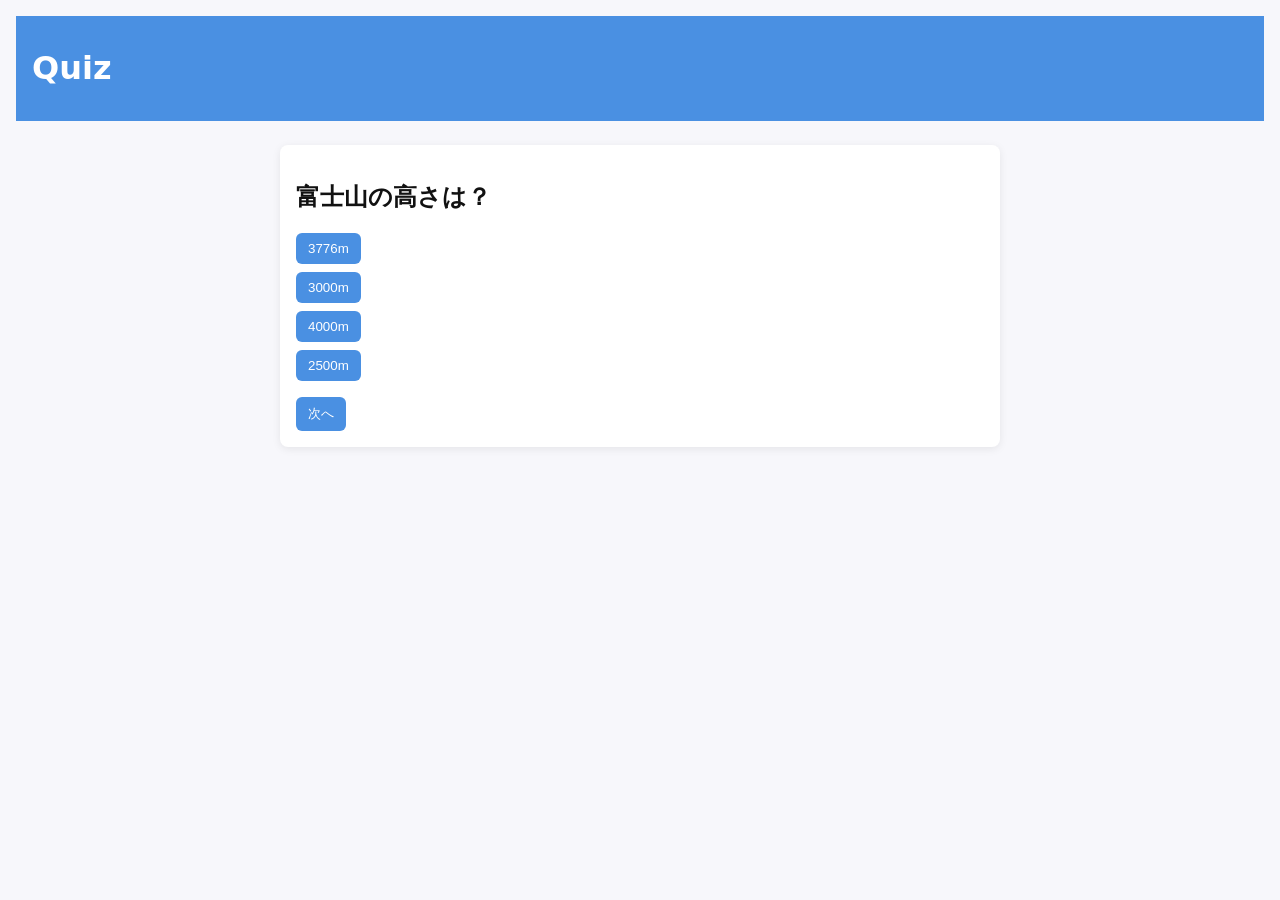
==== quiz.html @ a7fd78ed "✨ クイズアプリの基本的な構造を作成した" ====
<!doctype html>
<html lang="ja">
<head>
  <meta charset="utf-8">
  <meta name="viewport" content="width=device-width,initial-scale=1">
  <title>Quiz - kids-quiz-app</title>
  <link rel="stylesheet" href="css/styles.css">
</head>
<body>
  <header>
    <h1>Quiz</h1>
  </header>
  <main>
    <section id="quiz">
      <h2 id="question">読み込み中…</h2>
      <ul id="choices"></ul>
      <div id="status"></div>
      <button id="next">次へ</button>
    </section>
  </main>
  <script src="js/app.js"></script>
</body>
</html>
---- css/styles.css ----
/* シンプルなスタイル */
body {
	font-family: system-ui, -apple-system, "Hiragino Kaku Gothic ProN", "Meiryo", sans-serif;
	margin: 0;
	padding: 16px;
	background: #f7f7fb;
	color: #111;
}

header {
	background: #4a90e2;
	color: white;
	padding: 12px 16px;
}

main {
	max-width: 720px;
	margin: 24px auto;
}

#quiz {
	background: white;
	border-radius: 8px;
	padding: 16px;
	box-shadow: 0 2px 8px rgba(0, 0, 0, 0.08);
}

#choices {
	list-style: none;
	padding: 0;
}

#choices li {
	margin: 8px 0;
}

button {
	background: #4a90e2;
	color: white;
	border: none;
	padding: 8px 12px;
	border-radius: 6px;
	cursor: pointer;
}

button:disabled {
	opacity: 0.5;
	cursor: default;
}
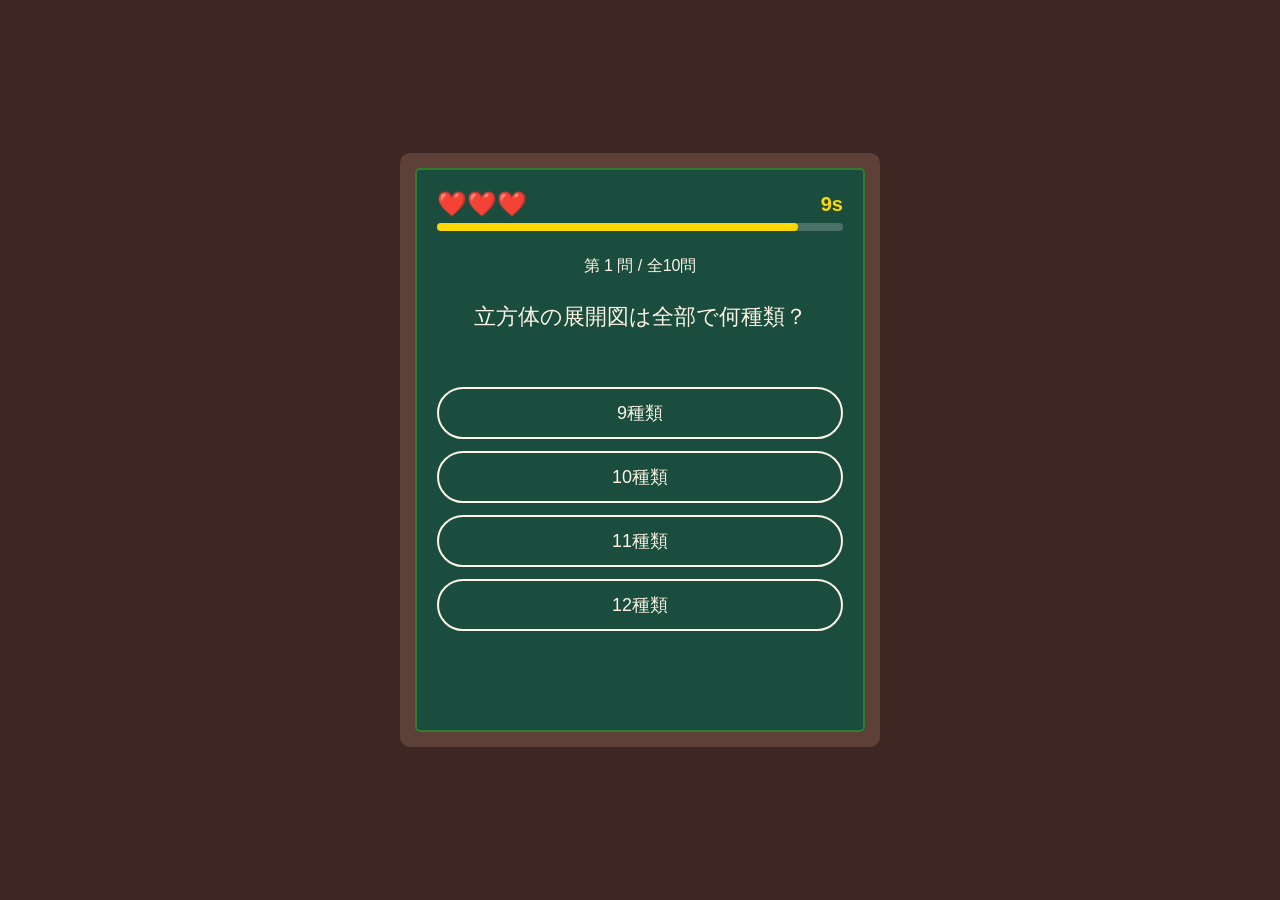
==== commit 93b9f763: "quizのページを作成した" ====
--- a/quiz.html
+++ b/quiz.html
@@ -1,23 +1,51 @@
-<!doctype html>
+<!DOCTYPE html>
 <html lang="ja">
 <head>
-  <meta charset="utf-8">
-  <meta name="viewport" content="width=device-width,initial-scale=1">
-  <title>Quiz - kids-quiz-app</title>
-  <link rel="stylesheet" href="css/styles.css">
+    <meta charset="UTF-8">
+    <meta name="viewport" content="width=device-width, initial-scale=1.0">
+    <title>小学生クイズ - 手書き完成版</title>
+    <link rel="stylesheet" href="css/quiz.css">
 </head>
 <body>
-  <header>
-    <h1>Quiz</h1>
-  </header>
-  <main>
-    <section id="quiz">
-      <h2 id="question">読み込み中…</h2>
-      <ul id="choices"></ul>
-      <div id="status"></div>
-      <button id="next">次へ</button>
-    </section>
-  </main>
-  <script src="js/app.js"></script>
+
+<div id="blackboard-frame">
+    <div id="game-container">
+        <div id="status-bar">
+            <div id="lives">❤️❤️❤️</div>
+            <div id="timer-text">10s</div>
+        </div>
+        <div id="timer-container"><div id="timer-bar"></div></div>
+
+        <div id="quiz-screen">
+            <div id="question-num"></div>
+            <div id="question-text"></div>
+            <div class="options" id="options"></div>
+        </div>
+
+        <div id="explanation-screen" class="hidden">
+            <h2 id="exp-status"></h2>
+            <div id="exp-text"></div>
+            <button class="chalk-btn" onclick="nextQuestion()">次の問題へ</button>
+        </div>
+
+        <div id="result-screen" class="hidden">
+            <h2 id="result-title">授業終了</h2>
+            <p id="result-score" style="font-size: 24px;"></p>
+            <button class="chalk-btn" onclick="location.reload()">もう一度挑戦</button>
+        </div>
+
+        <div id="feedback-overlay">
+            <svg id="svg-feedback" viewBox="0 0 200 200">
+                <circle id="draw-circle" cx="100" cy="100" r="70" />
+                <g id="draw-cross">
+                    <line x1="50" y1="50" x2="150" y2="150" />
+                    <line x1="150" y1="50" x2="50" y2="150" />
+                </g>
+            </svg>
+        </div>
+    </div>
+</div>
+
+<script src="js/quiz.js"></script>
 </body>
-</html>
+</html>
--- a/css/quiz.css
+++ b/css/quiz.css
@@ -0,0 +1,84 @@
+body {
+    background-color: #3e2723;
+    display: flex;
+    justify-content: center;
+    align-items: center;
+    height: 100vh;
+    margin: 0;
+    font-family: "Hiragino Maru Gothic ProN", "Meiryo", sans-serif;
+}
+
+#blackboard-frame {
+    background-color: #5d4037;
+    padding: 15px;
+    border-radius: 10px;
+    width: 90%;
+    max-width: 450px;
+}
+
+#game-container {
+    background-color: #1b4d3e;
+    border: 2px solid #2e7d32;
+    border-radius: 5px;
+    padding: 20px;
+    position: relative;
+    min-height: 520px;
+    color: #fdf5e6;
+    text-align: center;
+    overflow: hidden;
+}
+
+#status-bar { display: flex; justify-content: space-between; align-items: center; margin-bottom: 5px; }
+#lives { font-size: 24px; }
+#timer-text { font-size: 20px; font-weight: bold; color: #ffd700; }
+#timer-container { width: 100%; height: 8px; background: rgba(255,255,255,0.2); border-radius: 4px; margin-bottom: 25px; }
+#timer-bar { width: 100%; height: 100%; background: #ffd700; border-radius: 4px; transition: width 0.1s linear; }
+
+#question-text { font-size: 22px; margin-bottom: 30px; min-height: 80px; display: flex; align-items: center; justify-content: center; }
+.options { display: grid; gap: 12px; }
+button { background: transparent; color: #fdf5e6; border: 2px solid #fdf5e6; padding: 12px; font-size: 18px; border-radius: 50px; cursor: pointer; }
+
+#feedback-overlay {
+    position: absolute;
+    top: 50%; left: 50%;
+    transform: translate(-50%, -50%);
+    width: 250px;
+    height: 250px;
+    pointer-events: none;
+    z-index: 100;
+}
+
+#draw-circle, #draw-cross line {
+    fill: none;
+    stroke-width: 18;
+    stroke-linecap: round;
+    visibility: hidden;
+}
+
+#draw-circle { stroke: #ff5252; stroke-dasharray: 440; stroke-dashoffset: 440; }
+#draw-cross line { stroke: #ffffff; stroke-dasharray: 150; stroke-dashoffset: 150; }
+
+/* 描画アニメーション */
+.active-circle {
+    visibility: visible !important;
+    animation: drawLine 0.6s ease-out forwards;
+}
+
+.active-cross line {
+    visibility: visible !important;
+    animation: drawLine 0.3s ease-out forwards;
+}
+
+.active-cross line:nth-child(2) { animation-delay: 0.3s; }
+
+/* 消去アニメーション */
+.fade-out {
+    animation: fadeOut 0.3s ease-in forwards !important;
+}
+
+@keyframes drawLine { to { stroke-dashoffset: 0; } }
+@keyframes fadeOut { from { opacity: 1; } to { opacity: 0; visibility: hidden; } }
+
+.hidden { display: none !important; }
+.chalk-btn { background: #ffd700; color: #1b4d3e; border: none; font-weight: bold; width: 100%; margin-top: 10px; }
+#exp-text { text-align: left; font-size: 18px; background: rgba(255,255,255,0.05); padding: 15px; border-radius: 10px; margin: 20px 0; border: 1px dashed rgba(255,255,255,0.3); }
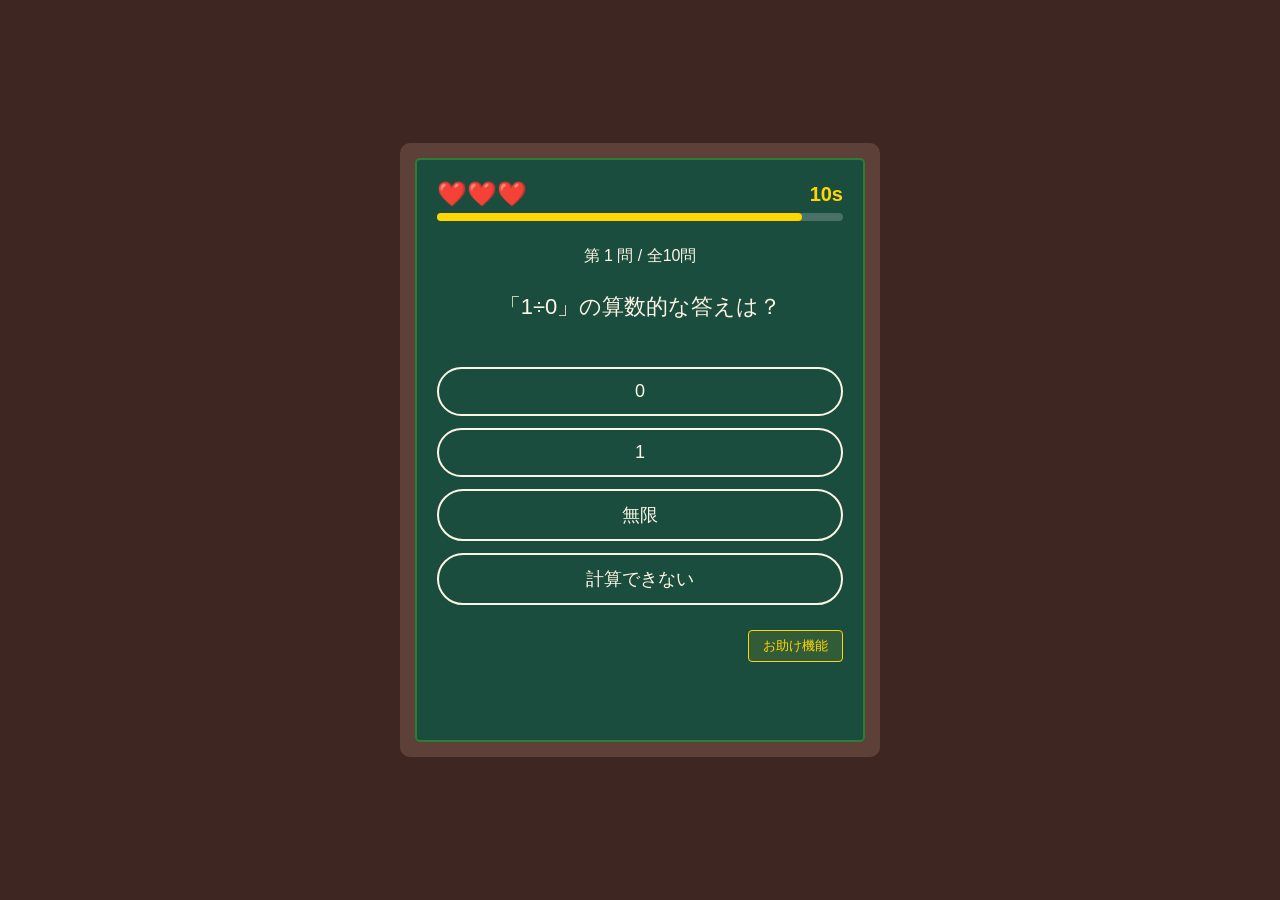
==== commit 1eff6d90: "otasuke kinou" ====
--- a/quiz.html
+++ b/quiz.html
@@ -20,6 +20,28 @@
             <div id="question-num"></div>
             <div id="question-text"></div>
             <div class="options" id="options"></div>
+            
+            <div id="rescue-wrapper">
+                <button id="btn-rescue-trigger" onclick="openRescueMenu()">お助け機能</button>
+            </div>
+
+            <div id="rescue-modal" class="hidden-modal">
+                <div id="rescue-modal-content">
+                    <h3>どのお助け機能を使う？</h3>
+                    <div id="rescue-options-grid">
+                        <button id="btn-half" class="rescue-choice-btn" onclick="useHalfItem()">
+                            <strong>1/2</strong><span>選択肢が2つに！</span>
+                        </button>
+                        <button id="btn-length" class="rescue-choice-btn" onclick="useLengthItem()">
+                            <strong>文字数</strong><span>正解の文字数がわかる</span>
+                        </button>
+                        <button id="btn-pass" class="rescue-choice-btn" onclick="usePassItem()">
+                            <strong>パス</strong><span>問題をやり直せる</span>
+                        </button>
+                    </div>
+                    <button id="btn-rescue-close" onclick="closeRescueMenu()">戻る</button>
+                </div>
+            </div>
         </div>
 
         <div id="explanation-screen" class="hidden">
--- a/css/quiz.css
+++ b/css/quiz.css
@@ -22,7 +22,7 @@
     border-radius: 5px;
     padding: 20px;
     position: relative;
-    min-height: 520px;
+    min-height: 540px;
     color: #fdf5e6;
     text-align: center;
     overflow: hidden;
@@ -34,9 +34,95 @@
 #timer-container { width: 100%; height: 8px; background: rgba(255,255,255,0.2); border-radius: 4px; margin-bottom: 25px; }
 #timer-bar { width: 100%; height: 100%; background: #ffd700; border-radius: 4px; transition: width 0.1s linear; }
 
-#question-text { font-size: 22px; margin-bottom: 30px; min-height: 80px; display: flex; align-items: center; justify-content: center; }
+#question-text { font-size: 22px; margin-bottom: 20px; min-height: 80px; display: flex; align-items: center; justify-content: center; flex-direction: column; }
 .options { display: grid; gap: 12px; }
 button { background: transparent; color: #fdf5e6; border: 2px solid #fdf5e6; padding: 12px; font-size: 18px; border-radius: 50px; cursor: pointer; }
+
+/* お助け機能の配置 */
+#rescue-wrapper {
+    margin-top: 25px;
+    display: flex;
+    justify-content: flex-end;
+}
+
+#btn-rescue-trigger {
+    font-size: 13px;
+    padding: 6px 14px;
+    border: 1.5px solid #ffd700;
+    color: #ffd700;
+    border-radius: 4px;
+    background: rgba(255, 215, 0, 0.1);
+}
+
+/* 画面全体ではなく黒板の内部全体に広がる選択画面 */
+#rescue-modal {
+    position: absolute;
+    top: 0; left: 0;
+    width: 100%; height: 100%;
+    background: rgba(10, 35, 28, 0.95); /* 黒板より一段深い色でマスク */
+    display: flex;
+    justify-content: center;
+    align-items: center;
+    z-index: 50;
+    box-sizing: border-box;
+    padding: 20px;
+}
+
+.hidden-modal {
+    display: none !important;
+}
+
+#rescue-modal-content {
+    width: 100%;
+}
+
+#rescue-modal-content h3 {
+    font-size: 20px;
+    color: #ffd700;
+    margin-top: 0;
+    margin-bottom: 20px;
+}
+
+/* お助けボタンのレイアウト */
+#rescue-options-grid {
+    display: grid;
+    gap: 12px;
+    margin-bottom: 25px;
+}
+
+.rescue-choice-btn {
+    display: flex;
+    flex-direction: column;
+    align-items: center;
+    justify-content: center;
+    padding: 10px;
+    border-radius: 10px;
+    border: 2px solid #fdf5e6;
+    background: rgba(255, 255, 255, 0.03);
+}
+
+.rescue-choice-btn strong {
+    font-size: 18px;
+    margin-bottom: 2px;
+}
+
+.rescue-choice-btn span {
+    font-size: 12px;
+    opacity: 0.8;
+}
+
+#btn-rescue-close {
+    font-size: 15px;
+    padding: 8px 30px;
+    border: 1px solid rgba(255,255,255,0.5);
+    opacity: 0.7;
+}
+
+button:disabled {
+    opacity: 0.25;
+    cursor: not-allowed;
+    border-style: dotted;
+}
 
 #feedback-overlay {
     position: absolute;
@@ -58,27 +144,23 @@
 #draw-circle { stroke: #ff5252; stroke-dasharray: 440; stroke-dashoffset: 440; }
 #draw-cross line { stroke: #ffffff; stroke-dasharray: 150; stroke-dashoffset: 150; }
 
-/* 描画アニメーション */
-.active-circle {
-    visibility: visible !important;
-    animation: drawLine 0.6s ease-out forwards;
-}
-
-.active-cross line {
-    visibility: visible !important;
-    animation: drawLine 0.3s ease-out forwards;
-}
-
+.active-circle { visibility: visible !important; animation: drawLine 0.6s ease-out forwards; }
+.active-cross line { visibility: visible !important; animation: drawLine 0.3s ease-out forwards; }
 .active-cross line:nth-child(2) { animation-delay: 0.3s; }
-
-/* 消去アニメーション */
-.fade-out {
-    animation: fadeOut 0.3s ease-in forwards !important;
-}
+.fade-out { animation: fadeOut 0.3s ease-in forwards !important; }
 
 @keyframes drawLine { to { stroke-dashoffset: 0; } }
 @keyframes fadeOut { from { opacity: 1; } to { opacity: 0; visibility: hidden; } }
 
 .hidden { display: none !important; }
 .chalk-btn { background: #ffd700; color: #1b4d3e; border: none; font-weight: bold; width: 100%; margin-top: 10px; }
-#exp-text { text-align: left; font-size: 18px; background: rgba(255,255,255,0.05); padding: 15px; border-radius: 10px; margin: 20px 0; border: 1px dashed rgba(255,255,255,0.3); }+#exp-text { text-align: left; font-size: 18px; background: rgba(255,255,255,0.05); padding: 15px; border-radius: 10px; margin: 20px 0; border: 1px dashed rgba(255,255,255,0.3); }
+
+.hint-badge {
+    font-size: 14px;
+    color: #ffd700;
+    background: rgba(0, 0, 0, 0.2);
+    padding: 2px 8px;
+    border-radius: 4px;
+    margin-top: 8px;
+}
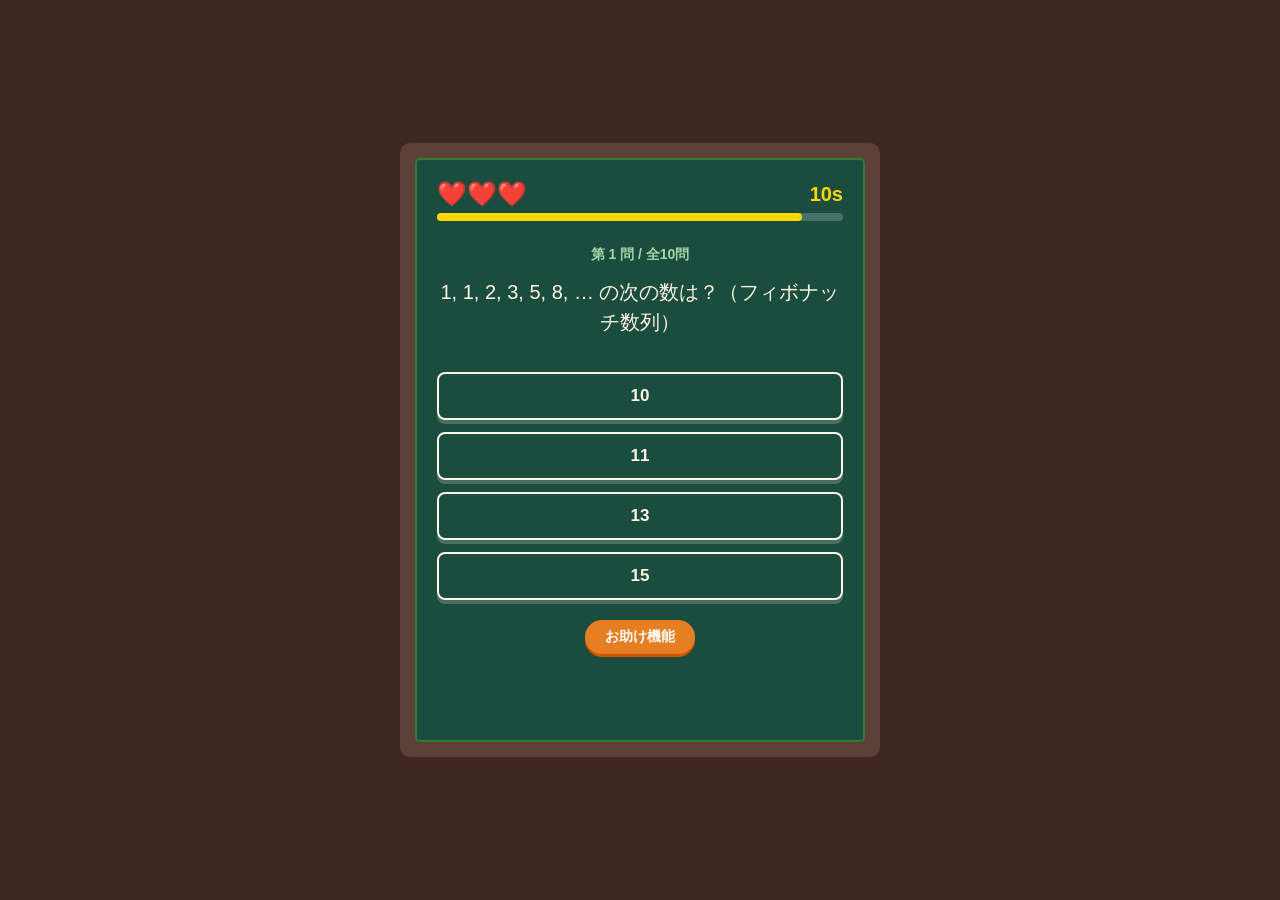
==== commit 9663ed3a: "賞金機能、タイトルに戻る機能追加" ====
--- a/quiz.html
+++ b/quiz.html
@@ -47,13 +47,25 @@
         <div id="explanation-screen" class="hidden">
             <h2 id="exp-status"></h2>
             <div id="exp-text"></div>
-            <button class="chalk-btn" onclick="nextQuestion()">次の問題へ</button>
+            
+            <div id="prize-display-area" style="font-size: 20px; color: #ffd700; margin: 15px 0; font-weight: bold; text-align: center; background: rgba(0,0,0,0.3); padding: 8px; border-radius: 8px;">
+                現在の積立賞金: <span id="current-prize" style="font-size: 26px;">0</span> 円
+            </div>
+
+            <div style="display: flex; gap: 12px; justify-content: center; width: 100%;">
+                <button id="btn-drop-out" class="chalk-btn" style="background-color: #e74c3c; min-width: 130px;" onclick="dropOut()">ここでやめる</button>
+                <button class="chalk-btn" style="min-width: 130px;" onclick="nextQuestion()">次の問題へ</button>
+            </div>
         </div>
 
         <div id="result-screen" class="hidden">
             <h2 id="result-title">授業終了</h2>
-            <p id="result-score" style="font-size: 24px;"></p>
-            <button class="chalk-btn" onclick="location.reload()">もう一度挑戦</button>
+            <p id="result-score" style="font-size: 22px; margin-bottom: 5px;"></p>
+            <p id="result-prize" style="font-size: 24px; color: #ffd700; font-weight: bold; margin: 15px 0; line-height: 1.4;"></p>
+            
+            <div style="display: flex; justify-content: center; width: 100%; margin-top: 10px;">
+                <button class="chalk-btn" style="min-width: 160px; background-color: #34495e;" onclick="backToTitle()">タイトルへ戻る</button>
+            </div>
         </div>
 
         <div id="feedback-overlay">
--- a/css/quiz.css
+++ b/css/quiz.css
@@ -34,91 +34,99 @@
 #timer-container { width: 100%; height: 8px; background: rgba(255,255,255,0.2); border-radius: 4px; margin-bottom: 25px; }
 #timer-bar { width: 100%; height: 100%; background: #ffd700; border-radius: 4px; transition: width 0.1s linear; }
 
-#question-text { font-size: 22px; margin-bottom: 20px; min-height: 80px; display: flex; align-items: center; justify-content: center; flex-direction: column; }
-.options { display: grid; gap: 12px; }
-button { background: transparent; color: #fdf5e6; border: 2px solid #fdf5e6; padding: 12px; font-size: 18px; border-radius: 50px; cursor: pointer; }
+#question-num { font-size: 14px; color: #a5d6a7; margin-bottom: 8px; font-weight: bold; }
+#question-text { font-size: 20px; line-height: 1.5; margin-bottom: 30px; min-height: 70px; display: flex; flex-direction: column; justify-content: center; align-items: center; }
 
-/* お助け機能の配置 */
-#rescue-wrapper {
-    margin-top: 25px;
-    display: flex;
-    justify-content: flex-end;
+#question-text span { display: inline-block; }
+
+.hint-badge {
+    margin-top: 10px;
+    font-size: 13px;
+    background-color: #2980b9;
+    color: #ffffff;
+    padding: 4px 10px;
+    border-radius: 15px;
+    border: 1px solid #3498db;
+    animation: popIn 0.3s ease-out;
 }
 
-#btn-rescue-trigger {
-    font-size: 13px;
-    padding: 6px 14px;
-    border: 1.5px solid #ffd700;
-    color: #ffd700;
-    border-radius: 4px;
-    background: rgba(255, 215, 0, 0.1);
+@keyframes popIn {
+    0% { transform: scale(0.8); opacity: 0; }
+    100% { transform: scale(1); opacity: 1; }
 }
 
-/* 画面全体ではなく黒板の内部全体に広がる選択画面 */
+.options { display: flex; flex-direction: column; gap: 12px; margin-bottom: 20px; }
+.options button {
+    background: transparent;
+    color: #fdf5e6;
+    border: 2px solid #fdf5e6;
+    padding: 12px;
+    font-size: 17px;
+    font-weight: bold;
+    border-radius: 8px;
+    cursor: pointer;
+    transition: background 0.2s;
+    box-shadow: 0 4px 0px rgba(253, 245, 230, 0.2);
+}
+.options button:active:not(:disabled) { transform: translateY(2px); box-shadow: 0 2px 0px rgba(253, 245, 230, 0.2); }
+
+#rescue-wrapper { margin-top: 20px; display: flex; justify-content: center; }
+#btn-rescue-trigger {
+    background: #e67e22;
+    color: white;
+    border: none;
+    padding: 8px 20px;
+    font-size: 14px;
+    font-weight: bold;
+    border-radius: 20px;
+    cursor: pointer;
+    box-shadow: 0 3px 0 #d35400;
+}
+#btn-rescue-trigger:active:not(:disabled) { transform: translateY(2px); box-shadow: 0 1px 0 #d35400; }
+#btn-rescue-trigger:disabled { background: #7f8c8d; box-shadow: none; opacity: 0.5; cursor: not-allowed; }
+
+.hidden-modal { display: none !important; }
 #rescue-modal {
     position: absolute;
-    top: 0; left: 0;
-    width: 100%; height: 100%;
-    background: rgba(10, 35, 28, 0.95); /* 黒板より一段深い色でマスク */
+    top: 0; left: 0; width: 100%; height: 100%;
+    background: rgba(0, 0, 0, 0.8);
+    z-index: 200;
     display: flex;
     justify-content: center;
     align-items: center;
-    z-index: 50;
+}
+#rescue-modal-content {
+    background: #2c3e50;
+    border: 3px solid #34495e;
+    border-radius: 12px;
+    width: 85%;
+    padding: 20px;
     box-sizing: border-box;
-    padding: 20px;
+}
+#rescue-modal-content h3 { margin-top: 0; color: #ecf0f1; font-size: 18px; margin-bottom: 15px; }
+
+#rescue-options-grid { display: flex; flex-direction: column; gap: 10px; margin-bottom: 15px; }
+.rescue-choice-btn {
+    background: #34495e;
+    border: 2px solid #bdc3c7;
+    border-radius: 8px;
+    color: white;
+    padding: 10px;
+    display: flex;
+    align-items: center;
+    cursor: pointer;
+    text-align: left;
+}
+.rescue-choice-btn strong { font-size: 18px; color: #f1c40f; width: 70px; shrink: 0; text-align: center; border-right: 1px solid rgba(255,255,255,0.2); margin-right: 10px; padding-right: 5px;}
+.rescue-choice-btn span { font-size: 12px; color: #ecf0f1; }
+.rescue-choice-btn:disabled { opacity: 0.3; cursor: not-allowed; background: #2c3e50; border-color: #7f8c8d; }
+.rescue-choice-btn:disabled strong { color: #7f8c8d; }
+
+#btn-rescue-close {
+    background: #7f8c8d; color: white; border: none; padding: 6px 15px; border-radius: 4px; cursor: pointer; font-weight: bold;
 }
 
-.hidden-modal {
-    display: none !important;
-}
-
-#rescue-modal-content {
-    width: 100%;
-}
-
-#rescue-modal-content h3 {
-    font-size: 20px;
-    color: #ffd700;
-    margin-top: 0;
-    margin-bottom: 20px;
-}
-
-/* お助けボタンのレイアウト */
-#rescue-options-grid {
-    display: grid;
-    gap: 12px;
-    margin-bottom: 25px;
-}
-
-.rescue-choice-btn {
-    display: flex;
-    flex-direction: column;
-    align-items: center;
-    justify-content: center;
-    padding: 10px;
-    border-radius: 10px;
-    border: 2px solid #fdf5e6;
-    background: rgba(255, 255, 255, 0.03);
-}
-
-.rescue-choice-btn strong {
-    font-size: 18px;
-    margin-bottom: 2px;
-}
-
-.rescue-choice-btn span {
-    font-size: 12px;
-    opacity: 0.8;
-}
-
-#btn-rescue-close {
-    font-size: 15px;
-    padding: 8px 30px;
-    border: 1px solid rgba(255,255,255,0.5);
-    opacity: 0.7;
-}
-
-button:disabled {
+.incorrect-faded {
     opacity: 0.25;
     cursor: not-allowed;
     border-style: dotted;
@@ -153,14 +161,16 @@
 @keyframes fadeOut { from { opacity: 1; } to { opacity: 0; visibility: hidden; } }
 
 .hidden { display: none !important; }
-.chalk-btn { background: #ffd700; color: #1b4d3e; border: none; font-weight: bold; width: 100%; margin-top: 10px; }
-#exp-text { text-align: left; font-size: 18px; background: rgba(255,255,255,0.05); padding: 15px; border-radius: 10px; margin: 20px 0; border: 1px dashed rgba(255,255,255,0.3); }
-
-.hint-badge {
-    font-size: 14px;
-    color: #ffd700;
-    background: rgba(0, 0, 0, 0.2);
-    padding: 2px 8px;
-    border-radius: 4px;
-    margin-top: 8px;
-}+.chalk-btn {
+    background: transparent;
+    color: #fdf5e6;
+    border: 2px solid #fdf5e6;
+    padding: 10px 24px;
+    font-size: 18px;
+    font-weight: bold;
+    border-radius: 20px;
+    margin-top: 15px;
+    cursor: pointer;
+    box-shadow: 0 4px 0px rgba(253, 245, 230, 0.2);
+}
+.chalk-btn:active { transform: translateY(2px); box-shadow: 0 2px 0px rgba(253, 245, 230, 0.2); }
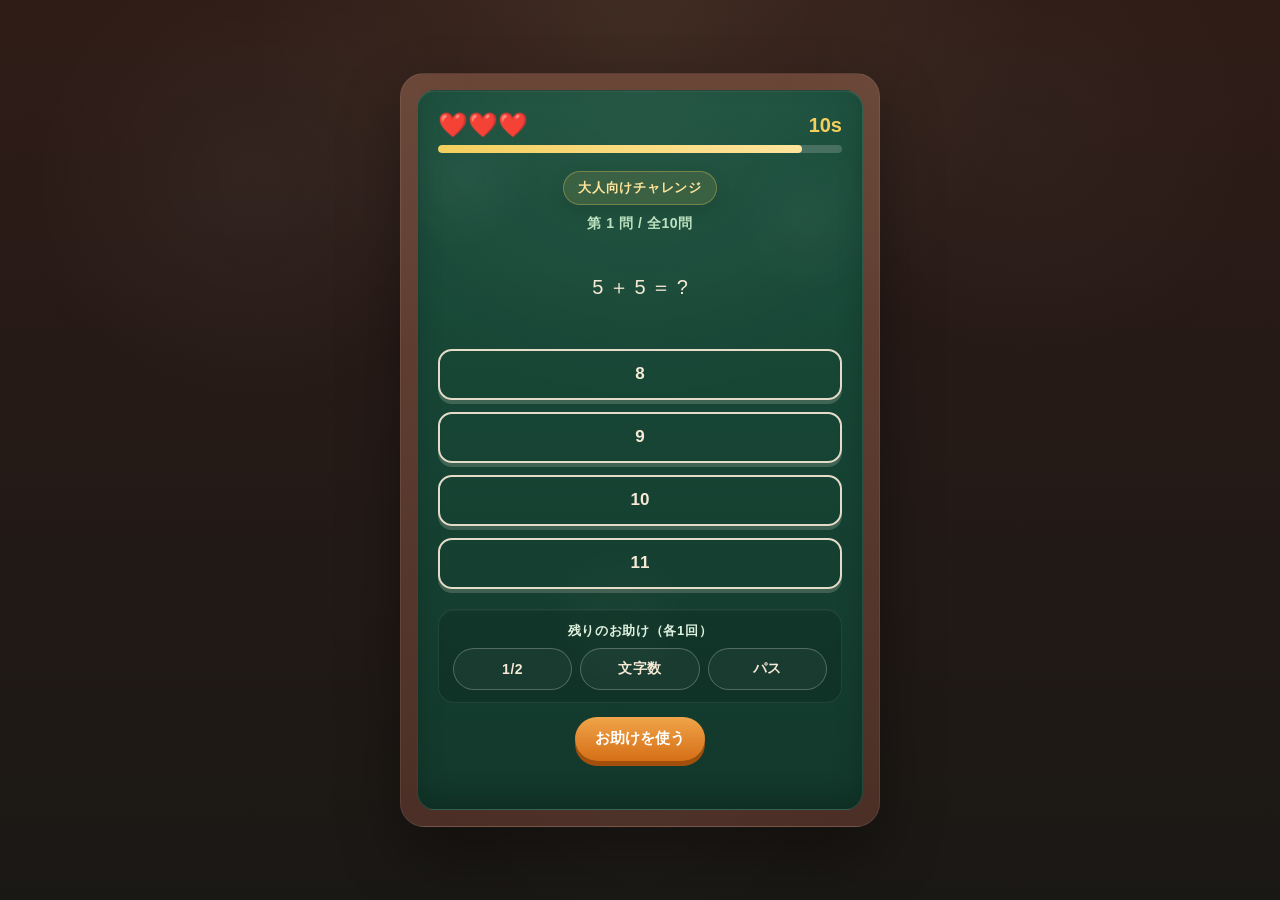
==== commit aa296e4b: "課題を全て解決した" ====
--- a/quiz.html
+++ b/quiz.html
@@ -3,7 +3,7 @@
 <head>
     <meta charset="UTF-8">
     <meta name="viewport" content="width=device-width, initial-scale=1.0">
-    <title>小学生クイズ - 手書き完成版</title>
+    <title>小学生向けクイズに挑戦中</title>
     <link rel="stylesheet" href="css/quiz.css">
 </head>
 <body>
@@ -17,17 +17,27 @@
         <div id="timer-container"><div id="timer-bar"></div></div>
 
         <div id="quiz-screen">
+            <div class="mode-chip" id="mode-chip-quiz"></div>
             <div id="question-num"></div>
             <div id="question-text"></div>
             <div class="options" id="options"></div>
-            
-            <div id="rescue-wrapper">
-                <button id="btn-rescue-trigger" onclick="openRescueMenu()">お助け機能</button>
+
+            <div id="rescue-summary" class="info-panel">
+                <span class="info-panel-label">残りのお助け（各1回）</span>
+                <div class="rescue-summary-chips" aria-label="残っているお助け">
+                    <span id="summary-half" class="rescue-summary-chip">1/2</span>
+                    <span id="summary-length" class="rescue-summary-chip">文字数</span>
+                    <span id="summary-pass" class="rescue-summary-chip">パス</span>
+                </div>
             </div>
 
-            <div id="rescue-modal" class="hidden-modal">
+            <div id="rescue-wrapper">
+                <button id="btn-rescue-trigger" onclick="openRescueMenu()">お助けを使う</button>
+            </div>
+
+            <div id="rescue-modal" class="hidden-modal" role="dialog" aria-modal="true" aria-labelledby="rescue-modal-title">
                 <div id="rescue-modal-content">
-                    <h3>どのお助け機能を使う？</h3>
+                    <h3 id="rescue-modal-title">使うお助けを選ぶ</h3>
                     <div id="rescue-options-grid">
                         <button id="btn-half" class="rescue-choice-btn" onclick="useHalfItem()">
                             <strong>1/2</strong><span>選択肢が2つに！</span>
@@ -39,32 +49,43 @@
                             <strong>パス</strong><span>問題をやり直せる</span>
                         </button>
                     </div>
-                    <button id="btn-rescue-close" onclick="closeRescueMenu()">戻る</button>
+                    <button id="btn-rescue-close" onclick="closeRescueMenu()">閉じる</button>
                 </div>
             </div>
         </div>
 
         <div id="explanation-screen" class="hidden">
+            <div class="mode-chip" id="mode-chip-explanation"></div>
             <h2 id="exp-status"></h2>
             <div id="exp-text"></div>
-            
-            <div id="prize-display-area" style="font-size: 20px; color: #ffd700; margin: 15px 0; font-weight: bold; text-align: center; background: rgba(0,0,0,0.3); padding: 8px; border-radius: 8px;">
-                現在の積立賞金: <span id="current-prize" style="font-size: 26px;">0</span> 円
+
+            <div id="prize-display-area" class="prize-card" aria-live="polite">
+                <div class="prize-kicker" id="prize-kicker">積立賞金</div>
+                <div id="prize-delta" class="prize-delta"></div>
+                <div id="prize-loss" class="prize-loss hidden"></div>
+                <div class="prize-amount-row">
+                    <span id="prize-current-value">0</span>
+                    <span class="prize-unit">円</span>
+                </div>
+                <div id="prize-range" class="prize-range"></div>
             </div>
 
-            <div style="display: flex; gap: 12px; justify-content: center; width: 100%;">
-                <button id="btn-drop-out" class="chalk-btn" style="background-color: #e74c3c; min-width: 130px;" onclick="dropOut()">ここでやめる</button>
-                <button class="chalk-btn" style="min-width: 130px;" onclick="nextQuestion()">次の問題へ</button>
+            <div class="explanation-actions">
+                <button id="btn-drop-out" class="chalk-btn danger-btn" onclick="dropOut()">賞金を確定して終了</button>
+                <button class="chalk-btn" onclick="nextQuestion()">次の問題へ</button>
             </div>
         </div>
 
         <div id="result-screen" class="hidden">
             <h2 id="result-title">授業終了</h2>
-            <p id="result-score" style="font-size: 22px; margin-bottom: 5px;"></p>
-            <p id="result-prize" style="font-size: 24px; color: #ffd700; font-weight: bold; margin: 15px 0; line-height: 1.4;"></p>
-            
-            <div style="display: flex; justify-content: center; width: 100%; margin-top: 10px;">
-                <button class="chalk-btn" style="min-width: 160px; background-color: #34495e;" onclick="backToTitle()">タイトルへ戻る</button>
+            <p id="result-note"></p>
+            <div class="result-metrics">
+                <div id="result-score" class="result-metric"></div>
+                <div id="result-prize" class="result-metric"></div>
+            </div>
+
+            <div class="result-actions">
+                <button class="chalk-btn result-back-btn" onclick="backToTitle()">タイトルへ戻る</button>
             </div>
         </div>
 
@@ -82,4 +103,4 @@
 
 <script src="js/quiz.js"></script>
 </body>
-</html>+</html>
--- a/css/quiz.css
+++ b/css/quiz.css
@@ -1,140 +1,700 @@
+:root {
+    color-scheme: dark;
+    --bg-ink: #13251f;
+    --board: #1b4f3c;
+    --board-deep: #12382b;
+    --wood: #6a4637;
+    --wood-deep: #4b2f26;
+    --paper: #f6ead6;
+    --paper-soft: #e5d7bf;
+    --gold: #f4cf5d;
+    --gold-deep: #c79414;
+    --teal: #88dfcf;
+    --rose: #ea5b8f;
+    --muted: rgba(246, 234, 214, 0.72);
+    --danger: #ff6868;
+    --danger-deep: #cc3f52;
+    --focus: #ffffff;
+}
+
+* {
+    box-sizing: border-box;
+}
+
 body {
-    background-color: #3e2723;
+    min-height: 100dvh;
+    margin: 0;
     display: flex;
     justify-content: center;
     align-items: center;
-    height: 100vh;
-    margin: 0;
-    font-family: "Hiragino Maru Gothic ProN", "Meiryo", sans-serif;
+    padding: 24px 14px;
+    background:
+        radial-gradient(circle at top, rgba(255, 232, 170, 0.08), transparent 36%),
+        linear-gradient(180deg, #2f1c17 0%, #1a1815 100%);
+    color: var(--paper);
+    font-family: "Hiragino Sans", "Yu Gothic", "Meiryo", sans-serif;
+    overflow-x: hidden;
+}
+
+body::before {
+    content: "";
+    position: fixed;
+    inset: 0;
+    pointer-events: none;
+    background:
+        radial-gradient(circle at 20% 20%, rgba(255, 255, 255, 0.045), transparent 22%),
+        radial-gradient(circle at 80% 15%, rgba(255, 255, 255, 0.03), transparent 24%),
+        radial-gradient(circle at 50% 85%, rgba(255, 255, 255, 0.025), transparent 28%);
+    opacity: 0.9;
 }
 
 #blackboard-frame {
-    background-color: #5d4037;
-    padding: 15px;
-    border-radius: 10px;
-    width: 90%;
-    max-width: 450px;
+    width: min(92vw, 480px);
+    background: linear-gradient(180deg, var(--wood) 0%, var(--wood-deep) 100%);
+    padding: 16px;
+    border-radius: 24px;
+    box-shadow: 0 28px 60px rgba(0, 0, 0, 0.34);
+    border: 1px solid rgba(255, 255, 255, 0.08);
 }
 
 #game-container {
-    background-color: #1b4d3e;
-    border: 2px solid #2e7d32;
-    border-radius: 5px;
-    padding: 20px;
     position: relative;
-    min-height: 540px;
-    color: #fdf5e6;
+    overflow: hidden;
+    min-height: min(88vh, 720px);
+    background:
+        radial-gradient(circle at top, rgba(255, 255, 255, 0.05), transparent 42%),
+        linear-gradient(180deg, var(--board) 0%, var(--board-deep) 100%);
+    border: 1px solid rgba(255, 255, 255, 0.08);
+    border-radius: 18px;
+    padding: 20px 20px 18px;
+    color: var(--paper);
     text-align: center;
+    display: flex;
+    flex-direction: column;
+    box-shadow:
+        inset 0 1px 0 rgba(255, 255, 255, 0.06),
+        inset 0 -12px 24px rgba(0, 0, 0, 0.18);
+}
+
+#game-container::before {
+    content: "";
+    position: absolute;
+    inset: 0;
+    pointer-events: none;
+    background:
+        radial-gradient(circle at 10% 12%, rgba(255, 255, 255, 0.04), transparent 12%),
+        radial-gradient(circle at 88% 18%, rgba(255, 255, 255, 0.03), transparent 14%),
+        radial-gradient(circle at 45% 75%, rgba(255, 255, 255, 0.03), transparent 16%);
+    opacity: 0.9;
+}
+
+#status-bar {
+    position: relative;
+    z-index: 1;
+    display: flex;
+    justify-content: space-between;
+    align-items: center;
+    margin-bottom: 6px;
+}
+
+#lives {
+    font-size: 24px;
+    font-variant-numeric: tabular-nums;
+}
+
+#timer-text {
+    font-size: 20px;
+    font-weight: 700;
+    color: var(--gold);
+    font-variant-numeric: tabular-nums;
+}
+
+#timer-container {
+    position: relative;
+    z-index: 1;
+    width: 100%;
+    height: 8px;
+    background: rgba(255, 255, 255, 0.18);
+    border-radius: 999px;
+    margin-bottom: 18px;
     overflow: hidden;
 }
 
-#status-bar { display: flex; justify-content: space-between; align-items: center; margin-bottom: 5px; }
-#lives { font-size: 24px; }
-#timer-text { font-size: 20px; font-weight: bold; color: #ffd700; }
-#timer-container { width: 100%; height: 8px; background: rgba(255,255,255,0.2); border-radius: 4px; margin-bottom: 25px; }
-#timer-bar { width: 100%; height: 100%; background: #ffd700; border-radius: 4px; transition: width 0.1s linear; }
-
-#question-num { font-size: 14px; color: #a5d6a7; margin-bottom: 8px; font-weight: bold; }
-#question-text { font-size: 20px; line-height: 1.5; margin-bottom: 30px; min-height: 70px; display: flex; flex-direction: column; justify-content: center; align-items: center; }
-
-#question-text span { display: inline-block; }
-
-.hint-badge {
-    margin-top: 10px;
+#timer-bar {
+    width: 100%;
+    height: 100%;
+    background: linear-gradient(90deg, var(--gold) 0%, #ffe59c 100%);
+    border-radius: 999px;
+    transition: width 0.1s linear;
+}
+
+#quiz-screen,
+#explanation-screen,
+#result-screen {
+    position: relative;
+    z-index: 1;
+    display: flex;
+    flex-direction: column;
+    align-items: center;
+    width: 100%;
+}
+
+.mode-chip {
+    align-self: center;
+    width: fit-content;
+    min-height: 34px;
+    padding: 7px 14px;
+    margin-bottom: 10px;
+    border-radius: 999px;
+    border: 1px solid rgba(244, 207, 93, 0.32);
+    background: rgba(244, 207, 93, 0.12);
+    color: #ffe59b;
     font-size: 13px;
-    background-color: #2980b9;
-    color: #ffffff;
-    padding: 4px 10px;
-    border-radius: 15px;
-    border: 1px solid #3498db;
-    animation: popIn 0.3s ease-out;
-}
-
-@keyframes popIn {
-    0% { transform: scale(0.8); opacity: 0; }
-    100% { transform: scale(1); opacity: 1; }
-}
-
-.options { display: flex; flex-direction: column; gap: 12px; margin-bottom: 20px; }
+    font-weight: 700;
+    letter-spacing: 0.06em;
+    text-transform: none;
+    box-shadow: 0 6px 18px rgba(0, 0, 0, 0.12);
+}
+
+#question-num {
+    font-size: 14px;
+    color: #bde2c0;
+    margin-bottom: 10px;
+    font-weight: 700;
+    letter-spacing: 0.04em;
+    font-variant-numeric: tabular-nums;
+}
+
+#question-text {
+    font-size: 20px;
+    line-height: 1.55;
+    margin-bottom: 18px;
+    min-height: 88px;
+    width: 100%;
+    display: flex;
+    flex-direction: column;
+    justify-content: center;
+    align-items: center;
+    text-wrap: balance;
+}
+
+#question-text span {
+    display: inline-block;
+}
+
+.options {
+    display: flex;
+    flex-direction: column;
+    width: 100%;
+    gap: 12px;
+    margin-bottom: 16px;
+}
+
 .options button {
+    min-height: 48px;
+    padding: 12px 14px;
     background: transparent;
-    color: #fdf5e6;
-    border: 2px solid #fdf5e6;
-    padding: 12px;
+    color: var(--paper);
+    border: 2px solid rgba(246, 234, 214, 0.92);
     font-size: 17px;
-    font-weight: bold;
-    border-radius: 8px;
+    font-weight: 700;
+    line-height: 1.35;
+    border-radius: 14px;
     cursor: pointer;
-    transition: background 0.2s;
-    box-shadow: 0 4px 0px rgba(253, 245, 230, 0.2);
-}
-.options button:active:not(:disabled) { transform: translateY(2px); box-shadow: 0 2px 0px rgba(253, 245, 230, 0.2); }
-
-#rescue-wrapper { margin-top: 20px; display: flex; justify-content: center; }
+    transition:
+        transform 0.18s ease,
+        box-shadow 0.18s ease,
+        background-color 0.18s ease,
+        opacity 0.18s ease;
+    box-shadow: 0 4px 0 rgba(253, 245, 230, 0.18);
+    touch-action: manipulation;
+    -webkit-tap-highlight-color: transparent;
+}
+
+.options button:hover:not(:disabled) {
+    background: rgba(255, 255, 255, 0.04);
+}
+
+.options button:active:not(:disabled) {
+    transform: translateY(2px);
+    box-shadow: 0 2px 0 rgba(253, 245, 230, 0.18);
+}
+
+.options button:disabled {
+    opacity: 0.52;
+    cursor: not-allowed;
+}
+
+.options button.selected-checking {
+    background-color: #f1c40f !important;
+    color: #1b4d3e !important;
+    border-color: #ffd700 !important;
+    box-shadow: 0 0 15px #ffd700 !important;
+    animation: blinkChecking 0.2s infinite alternate;
+    opacity: 1 !important;
+}
+
+@keyframes blinkChecking {
+    0% {
+        background-color: #f1c40f;
+    }
+
+    100% {
+        background-color: #f39c12;
+    }
+}
+
+#rescue-summary {
+    width: 100%;
+    margin: 4px 0 12px;
+}
+
+.info-panel {
+    padding: 12px 14px;
+    border-radius: 16px;
+    background: rgba(10, 24, 20, 0.22);
+    border: 1px solid rgba(255, 255, 255, 0.08);
+    box-shadow: inset 0 1px 0 rgba(255, 255, 255, 0.04);
+}
+
+.info-panel-label {
+    display: block;
+    margin-bottom: 8px;
+    color: #dff2df;
+    font-size: 13px;
+    font-weight: 700;
+    letter-spacing: 0.05em;
+}
+
+.rescue-summary-chips {
+    display: grid;
+    grid-template-columns: repeat(3, minmax(0, 1fr));
+    gap: 8px;
+}
+
+.rescue-summary-chip {
+    display: flex;
+    align-items: center;
+    justify-content: center;
+    min-height: 42px;
+    padding: 8px 10px;
+    border-radius: 999px;
+    border: 1px solid rgba(255, 255, 255, 0.24);
+    background: rgba(255, 255, 255, 0.04);
+    color: var(--paper);
+    font-size: 14px;
+    font-weight: 700;
+    letter-spacing: 0.04em;
+    transition: opacity 0.18s ease, background-color 0.18s ease, border-color 0.18s ease;
+}
+
+.rescue-summary-chip.is-used {
+    opacity: 0.34;
+}
+
+#rescue-wrapper {
+    width: 100%;
+    margin-top: 2px;
+    display: flex;
+    justify-content: center;
+}
+
 #btn-rescue-trigger {
-    background: #e67e22;
-    color: white;
+    min-height: 44px;
+    padding: 10px 20px;
+    background: linear-gradient(180deg, #f0a44a 0%, #d56f16 100%);
+    color: #fff;
     border: none;
-    padding: 8px 20px;
-    font-size: 14px;
-    font-weight: bold;
-    border-radius: 20px;
+    border-radius: 999px;
+    font-size: 15px;
+    font-weight: 700;
     cursor: pointer;
-    box-shadow: 0 3px 0 #d35400;
-}
-#btn-rescue-trigger:active:not(:disabled) { transform: translateY(2px); box-shadow: 0 1px 0 #d35400; }
-#btn-rescue-trigger:disabled { background: #7f8c8d; box-shadow: none; opacity: 0.5; cursor: not-allowed; }
-
-.hidden-modal { display: none !important; }
+    box-shadow: 0 5px 0 #a34f0b;
+    transition:
+        transform 0.18s ease,
+        box-shadow 0.18s ease,
+        opacity 0.18s ease;
+    touch-action: manipulation;
+    -webkit-tap-highlight-color: transparent;
+}
+
+#btn-rescue-trigger:active:not(:disabled) {
+    transform: translateY(2px);
+    box-shadow: 0 2px 0 #a34f0b;
+}
+
+#btn-rescue-trigger:disabled {
+    background: #7f8c8d;
+    box-shadow: none;
+    opacity: 0.5;
+    cursor: not-allowed;
+}
+
+.hidden-modal {
+    display: none !important;
+}
+
 #rescue-modal {
     position: absolute;
-    top: 0; left: 0; width: 100%; height: 100%;
-    background: rgba(0, 0, 0, 0.8);
+    inset: 0;
+    background: rgba(0, 0, 0, 0.74);
     z-index: 200;
     display: flex;
     justify-content: center;
     align-items: center;
-}
+    padding: 18px;
+    overscroll-behavior: contain;
+}
+
 #rescue-modal-content {
-    background: #2c3e50;
-    border: 3px solid #34495e;
-    border-radius: 12px;
-    width: 85%;
+    width: min(100%, 360px);
     padding: 20px;
-    box-sizing: border-box;
-}
-#rescue-modal-content h3 { margin-top: 0; color: #ecf0f1; font-size: 18px; margin-bottom: 15px; }
-
-#rescue-options-grid { display: flex; flex-direction: column; gap: 10px; margin-bottom: 15px; }
+    border-radius: 18px;
+    border: 1px solid rgba(255, 255, 255, 0.12);
+    background: linear-gradient(180deg, #2a4152 0%, #223341 100%);
+    box-shadow: 0 18px 42px rgba(0, 0, 0, 0.36);
+}
+
+#rescue-modal-content h3 {
+    margin: 0 0 14px;
+    color: #ecf0f1;
+    font-size: 18px;
+    line-height: 1.35;
+    text-align: center;
+}
+
+#rescue-options-grid {
+    display: flex;
+    flex-direction: column;
+    gap: 10px;
+    margin-bottom: 14px;
+}
+
 .rescue-choice-btn {
+    min-height: 54px;
+    padding: 10px 12px;
     background: #34495e;
-    border: 2px solid #bdc3c7;
-    border-radius: 8px;
-    color: white;
-    padding: 10px;
+    border: 2px solid #c7d0d9;
+    border-radius: 14px;
+    color: #fff;
     display: flex;
     align-items: center;
     cursor: pointer;
     text-align: left;
-}
-.rescue-choice-btn strong { font-size: 18px; color: #f1c40f; width: 70px; shrink: 0; text-align: center; border-right: 1px solid rgba(255,255,255,0.2); margin-right: 10px; padding-right: 5px;}
-.rescue-choice-btn span { font-size: 12px; color: #ecf0f1; }
-.rescue-choice-btn:disabled { opacity: 0.3; cursor: not-allowed; background: #2c3e50; border-color: #7f8c8d; }
-.rescue-choice-btn:disabled strong { color: #7f8c8d; }
+    transition: transform 0.18s ease, opacity 0.18s ease, background-color 0.18s ease;
+    touch-action: manipulation;
+    -webkit-tap-highlight-color: transparent;
+}
+
+.rescue-choice-btn strong {
+    width: 78px;
+    flex-shrink: 0;
+    margin-right: 10px;
+    padding-right: 8px;
+    border-right: 1px solid rgba(255, 255, 255, 0.2);
+    text-align: center;
+    font-size: 18px;
+    color: #f1c40f;
+}
+
+.rescue-choice-btn span {
+    font-size: 12px;
+    line-height: 1.45;
+    color: #ecf0f1;
+}
+
+.rescue-choice-btn:active:not(:disabled) {
+    transform: translateY(2px);
+}
+
+.rescue-choice-btn:disabled {
+    opacity: 0.3;
+    cursor: not-allowed;
+    background: #2c3e50;
+    border-color: #7f8c8d;
+}
+
+.rescue-choice-btn:disabled strong {
+    color: #7f8c8d;
+}
 
 #btn-rescue-close {
-    background: #7f8c8d; color: white; border: none; padding: 6px 15px; border-radius: 4px; cursor: pointer; font-weight: bold;
-}
-
-.incorrect-faded {
-    opacity: 0.25;
+    min-height: 42px;
+    padding: 8px 16px;
+    background: rgba(255, 255, 255, 0.14);
+    color: #fff;
+    border: none;
+    border-radius: 999px;
+    cursor: pointer;
+    font-weight: 700;
+    transition: transform 0.18s ease, opacity 0.18s ease;
+    touch-action: manipulation;
+    -webkit-tap-highlight-color: transparent;
+}
+
+#btn-rescue-close:active {
+    transform: translateY(2px);
+}
+
+.prize-card {
+    width: 100%;
+    margin: 14px 0 10px;
+    padding: 16px 16px 14px;
+    border-radius: 18px;
+    background: rgba(8, 18, 15, 0.32);
+    border: 1px solid rgba(255, 255, 255, 0.08);
+    box-shadow:
+        inset 0 1px 0 rgba(255, 255, 255, 0.05),
+        0 14px 30px rgba(0, 0, 0, 0.16);
+    text-align: center;
+}
+
+.prize-card.is-gain {
+    border-color: rgba(244, 207, 93, 0.35);
+}
+
+.prize-card.is-loss {
+    border-color: rgba(255, 104, 104, 0.38);
+    background: rgba(42, 12, 15, 0.36);
+}
+
+.prize-kicker {
+    font-size: 13px;
+    font-weight: 700;
+    color: #dff2df;
+    letter-spacing: 0.05em;
+}
+
+.prize-delta {
+    min-height: 34px;
+    margin-top: 4px;
+    font-size: 22px;
+    font-weight: 800;
+    color: #ffe08a;
+    letter-spacing: 0.03em;
+    font-variant-numeric: tabular-nums;
+}
+
+.prize-loss {
+    margin-top: 4px;
+    font-size: 16px;
+    line-height: 1.5;
+    color: #ffd1d1;
+    font-weight: 700;
+}
+
+.prize-amount-row {
+    display: flex;
+    align-items: baseline;
+    justify-content: center;
+    gap: 4px;
+    margin-top: 4px;
+    font-variant-numeric: tabular-nums;
+}
+
+#prize-current-value {
+    font-size: 38px;
+    line-height: 1;
+    font-weight: 800;
+    color: #f6f1d8;
+    letter-spacing: 0.02em;
+}
+
+.prize-unit {
+    font-size: 18px;
+    color: #f6e2ac;
+    font-weight: 700;
+}
+
+.prize-range {
+    min-height: 22px;
+    margin-top: 8px;
+    font-size: 13px;
+    color: var(--muted);
+    line-height: 1.45;
+}
+
+.explanation-actions {
+    width: 100%;
+    display: flex;
+    flex-wrap: wrap;
+    justify-content: center;
+    gap: 12px;
+    margin-top: 8px;
+}
+
+.explanation-actions .chalk-btn {
+    flex: 1 1 160px;
+}
+
+.chalk-btn {
+    min-height: 46px;
+    padding: 10px 18px;
+    background: transparent;
+    color: var(--paper);
+    border: 2px solid rgba(246, 234, 214, 0.92);
+    border-radius: 999px;
+    font-size: 17px;
+    font-weight: 700;
+    cursor: pointer;
+    box-shadow: 0 4px 0 rgba(253, 245, 230, 0.18);
+    transition:
+        transform 0.18s ease,
+        box-shadow 0.18s ease,
+        background-color 0.18s ease,
+        opacity 0.18s ease;
+    touch-action: manipulation;
+    -webkit-tap-highlight-color: transparent;
+}
+
+.chalk-btn:hover:not(:disabled) {
+    background: rgba(255, 255, 255, 0.04);
+}
+
+.chalk-btn:active:not(:disabled) {
+    transform: translateY(2px);
+    box-shadow: 0 2px 0 rgba(253, 245, 230, 0.18);
+}
+
+.chalk-btn:disabled {
+    opacity: 0.45;
     cursor: not-allowed;
-    border-style: dotted;
+    box-shadow: none;
+}
+
+.danger-btn {
+    background: linear-gradient(180deg, #f26b63 0%, #cf464f 100%);
+    color: #fff;
+    border-color: rgba(255, 255, 255, 0.18);
+    box-shadow: 0 4px 0 #93323c;
+}
+
+.danger-btn:hover:not(:disabled) {
+    background: linear-gradient(180deg, #f57971 0%, #d65159 100%);
+}
+
+.danger-btn:active:not(:disabled) {
+    box-shadow: 0 2px 0 #93323c;
+}
+
+#explanation-screen {
+    gap: 0;
+}
+
+#exp-status {
+    margin: 2px 0 10px;
+    font-size: 28px;
+    font-weight: 800;
+    line-height: 1.15;
+    text-shadow: 0 2px 0 rgba(0, 0, 0, 0.18);
+}
+
+#exp-text {
+    width: 100%;
+    margin-top: 2px;
+    font-size: 16px;
+    line-height: 1.6;
+    color: var(--paper-soft);
+    text-align: left;
+    min-height: 56px;
+}
+
+#result-screen {
+    gap: 0;
+    align-items: stretch;
+}
+
+#result-title {
+    margin: 2px 0 10px;
+    font-size: 28px;
+    line-height: 1.15;
+    font-weight: 800;
+    text-align: center;
+    text-shadow: 0 2px 0 rgba(0, 0, 0, 0.18);
+}
+
+#result-note {
+    margin: 0 0 14px;
+    min-height: 24px;
+    color: var(--paper-soft);
+    font-size: 15px;
+    line-height: 1.55;
+    text-align: center;
+}
+
+.result-metrics {
+    display: grid;
+    gap: 12px;
+    width: 100%;
+}
+
+.result-metric {
+    width: 100%;
+    min-height: 108px;
+    padding: 16px 14px 14px;
+    border-radius: 18px;
+    background: rgba(8, 18, 15, 0.32);
+    border: 1px solid rgba(255, 255, 255, 0.08);
+    box-shadow:
+        inset 0 1px 0 rgba(255, 255, 255, 0.05),
+        0 14px 30px rgba(0, 0, 0, 0.16);
+    display: flex;
+    flex-direction: column;
+    align-items: center;
+    justify-content: center;
+    gap: 6px;
+    text-align: center;
+}
+
+.result-metric-label {
+    font-size: 13px;
+    font-weight: 700;
+    color: #dff2df;
+    letter-spacing: 0.05em;
+}
+
+.result-metric-value-row {
+    display: flex;
+    align-items: baseline;
+    justify-content: center;
+    gap: 4px;
+    font-variant-numeric: tabular-nums;
+}
+
+.result-metric-value {
+    font-size: 36px;
+    line-height: 1;
+    font-weight: 800;
+    color: #f6f1d8;
+}
+
+.result-metric-unit {
+    font-size: 18px;
+    font-weight: 700;
+    color: #f6e2ac;
+}
+
+.result-metric-caption {
+    font-size: 13px;
+    line-height: 1.45;
+    color: var(--muted);
+}
+
+.result-actions {
+    display: flex;
+    justify-content: center;
+    margin-top: 14px;
+}
+
+.result-back-btn {
+    min-width: 174px;
+    background: rgba(255, 255, 255, 0.03);
 }
 
 #feedback-overlay {
     position: absolute;
-    top: 50%; left: 50%;
+    top: 50%;
+    left: 50%;
     transform: translate(-50%, -50%);
     width: 250px;
     height: 250px;
@@ -142,35 +702,116 @@
     z-index: 100;
 }
 
-#draw-circle, #draw-cross line {
+#draw-circle,
+#draw-cross line {
     fill: none;
     stroke-width: 18;
     stroke-linecap: round;
     visibility: hidden;
 }
 
-#draw-circle { stroke: #ff5252; stroke-dasharray: 440; stroke-dashoffset: 440; }
-#draw-cross line { stroke: #ffffff; stroke-dasharray: 150; stroke-dashoffset: 150; }
-
-.active-circle { visibility: visible !important; animation: drawLine 0.6s ease-out forwards; }
-.active-cross line { visibility: visible !important; animation: drawLine 0.3s ease-out forwards; }
-.active-cross line:nth-child(2) { animation-delay: 0.3s; }
-.fade-out { animation: fadeOut 0.3s ease-in forwards !important; }
-
-@keyframes drawLine { to { stroke-dashoffset: 0; } }
-@keyframes fadeOut { from { opacity: 1; } to { opacity: 0; visibility: hidden; } }
-
-.hidden { display: none !important; }
-.chalk-btn {
-    background: transparent;
-    color: #fdf5e6;
-    border: 2px solid #fdf5e6;
-    padding: 10px 24px;
-    font-size: 18px;
-    font-weight: bold;
-    border-radius: 20px;
-    margin-top: 15px;
-    cursor: pointer;
-    box-shadow: 0 4px 0px rgba(253, 245, 230, 0.2);
-}
-.chalk-btn:active { transform: translateY(2px); box-shadow: 0 2px 0px rgba(253, 245, 230, 0.2); }+#draw-circle {
+    stroke: #ff6464;
+    stroke-dasharray: 440;
+    stroke-dashoffset: 440;
+}
+
+#draw-cross line {
+    stroke: #ffffff;
+    stroke-dasharray: 150;
+    stroke-dashoffset: 150;
+}
+
+.active-circle {
+    visibility: visible !important;
+    animation: drawLine 0.6s ease-out forwards;
+}
+
+.active-cross line {
+    visibility: visible !important;
+    animation: drawLine 0.3s ease-out forwards;
+}
+
+.active-cross line:nth-child(2) {
+    animation-delay: 0.3s;
+}
+
+.fade-out {
+    animation: fadeOut 0.3s ease-in forwards !important;
+}
+
+@keyframes drawLine {
+    to {
+        stroke-dashoffset: 0;
+    }
+}
+
+@keyframes fadeOut {
+    from {
+        opacity: 1;
+    }
+
+    to {
+        opacity: 0;
+        visibility: hidden;
+    }
+}
+
+.hidden {
+    display: none !important;
+}
+
+button:focus-visible {
+    outline: 3px solid var(--focus);
+    outline-offset: 3px;
+}
+
+@media (max-width: 380px) {
+    #blackboard-frame {
+        width: 94vw;
+        padding: 12px;
+        border-radius: 20px;
+    }
+
+    #game-container {
+        min-height: min(88vh, 660px);
+        padding: 18px 14px 16px;
+    }
+
+    #question-text {
+        font-size: 19px;
+    }
+
+    .options button {
+        font-size: 16px;
+    }
+
+    .explanation-actions {
+        flex-direction: column;
+    }
+
+    .explanation-actions .chalk-btn {
+        width: 100%;
+        flex-basis: auto;
+    }
+
+    #exp-status,
+    #result-title {
+        font-size: 26px;
+    }
+
+    #prize-current-value,
+    .result-metric-value {
+        font-size: 34px;
+    }
+}
+
+@media (prefers-reduced-motion: reduce) {
+    *,
+    *::before,
+    *::after {
+        animation: none !important;
+        transition: none !important;
+        scroll-behavior: auto !important;
+    }
+}
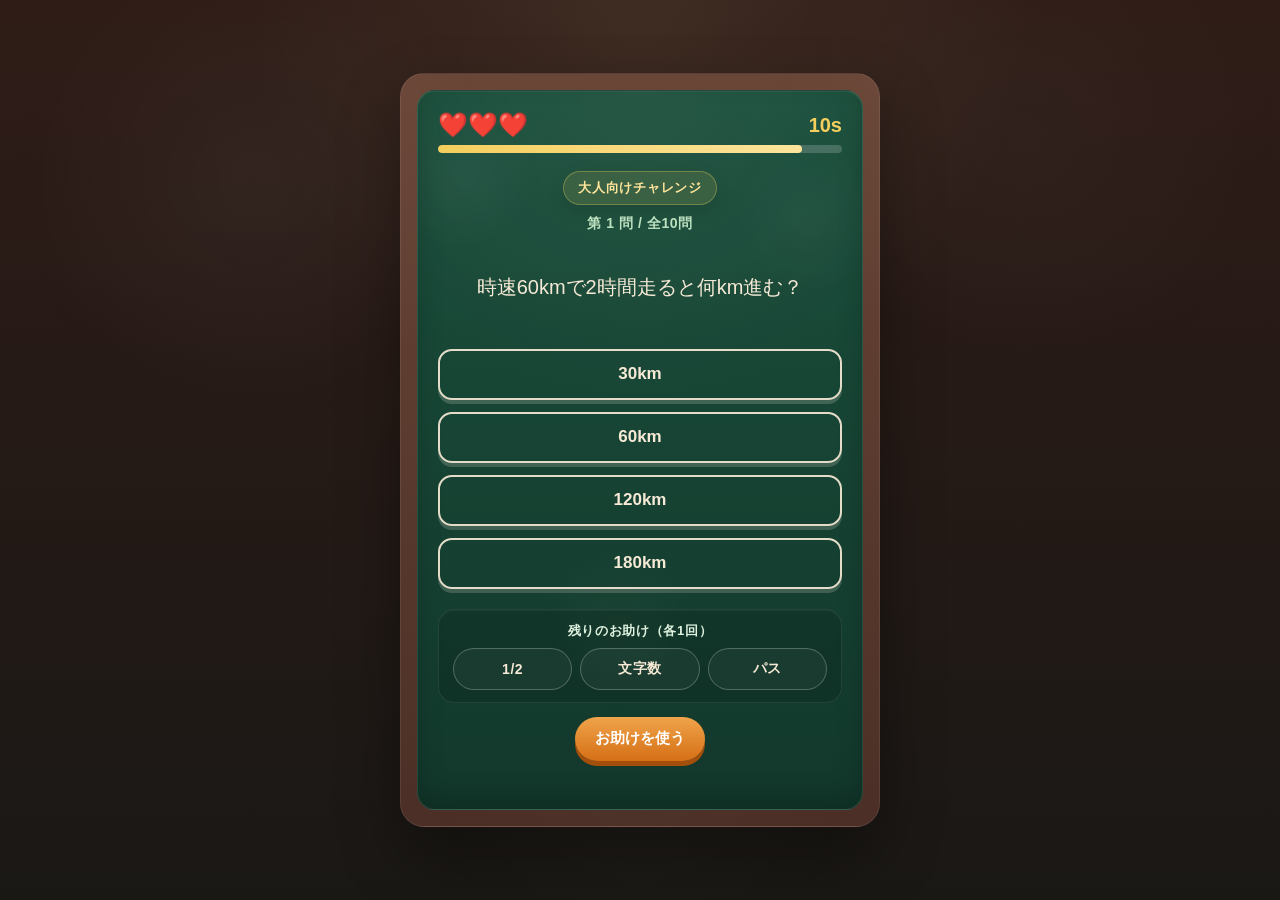
==== commit b874c9e7: "chore: textを変更" ====
--- a/quiz.html
+++ b/quiz.html
@@ -1,106 +1,112 @@
 <!DOCTYPE html>
 <html lang="ja">
+
 <head>
-    <meta charset="UTF-8">
-    <meta name="viewport" content="width=device-width, initial-scale=1.0">
-    <title>小学生向けクイズに挑戦中</title>
-    <link rel="stylesheet" href="css/quiz.css">
+	<meta charset="UTF-8">
+	<meta name="viewport" content="width=device-width, initial-scale=1.0">
+	<title>小学生向けクイズに挑戦中</title>
+	<link rel="stylesheet" href="css/quiz.css">
 </head>
+
 <body>
 
-<div id="blackboard-frame">
-    <div id="game-container">
-        <div id="status-bar">
-            <div id="lives">❤️❤️❤️</div>
-            <div id="timer-text">10s</div>
-        </div>
-        <div id="timer-container"><div id="timer-bar"></div></div>
+	<div id="blackboard-frame">
+		<div id="game-container">
+			<div id="status-bar">
+				<div id="lives">❤️❤️❤️</div>
+				<div id="timer-text">10s</div>
+			</div>
+			<div id="timer-container">
+				<div id="timer-bar"></div>
+			</div>
 
-        <div id="quiz-screen">
-            <div class="mode-chip" id="mode-chip-quiz"></div>
-            <div id="question-num"></div>
-            <div id="question-text"></div>
-            <div class="options" id="options"></div>
+			<div id="quiz-screen">
+				<div class="mode-chip" id="mode-chip-quiz"></div>
+				<div id="question-num"></div>
+				<div id="question-text"></div>
+				<div class="options" id="options"></div>
 
-            <div id="rescue-summary" class="info-panel">
-                <span class="info-panel-label">残りのお助け（各1回）</span>
-                <div class="rescue-summary-chips" aria-label="残っているお助け">
-                    <span id="summary-half" class="rescue-summary-chip">1/2</span>
-                    <span id="summary-length" class="rescue-summary-chip">文字数</span>
-                    <span id="summary-pass" class="rescue-summary-chip">パス</span>
-                </div>
-            </div>
+				<div id="rescue-summary" class="info-panel">
+					<span class="info-panel-label">残りのお助け（各1回）</span>
+					<div class="rescue-summary-chips" aria-label="残っているお助け">
+						<span id="summary-half" class="rescue-summary-chip">1/2</span>
+						<span id="summary-length" class="rescue-summary-chip">文字数</span>
+						<span id="summary-pass" class="rescue-summary-chip">パス</span>
+					</div>
+				</div>
 
-            <div id="rescue-wrapper">
-                <button id="btn-rescue-trigger" onclick="openRescueMenu()">お助けを使う</button>
-            </div>
+				<div id="rescue-wrapper">
+					<button id="btn-rescue-trigger" onclick="openRescueMenu()">お助けを使う</button>
+				</div>
 
-            <div id="rescue-modal" class="hidden-modal" role="dialog" aria-modal="true" aria-labelledby="rescue-modal-title">
-                <div id="rescue-modal-content">
-                    <h3 id="rescue-modal-title">使うお助けを選ぶ</h3>
-                    <div id="rescue-options-grid">
-                        <button id="btn-half" class="rescue-choice-btn" onclick="useHalfItem()">
-                            <strong>1/2</strong><span>選択肢が2つに！</span>
-                        </button>
-                        <button id="btn-length" class="rescue-choice-btn" onclick="useLengthItem()">
-                            <strong>文字数</strong><span>正解の文字数がわかる</span>
-                        </button>
-                        <button id="btn-pass" class="rescue-choice-btn" onclick="usePassItem()">
-                            <strong>パス</strong><span>問題をやり直せる</span>
-                        </button>
-                    </div>
-                    <button id="btn-rescue-close" onclick="closeRescueMenu()">閉じる</button>
-                </div>
-            </div>
-        </div>
+				<div id="rescue-modal" class="hidden-modal" role="dialog" aria-modal="true"
+					aria-labelledby="rescue-modal-title">
+					<div id="rescue-modal-content">
+						<h3 id="rescue-modal-title">使うお助けを選ぶ</h3>
+						<div id="rescue-options-grid">
+							<button id="btn-half" class="rescue-choice-btn" onclick="useHalfItem()">
+								<strong>1/2</strong><span>選択肢が2つに！</span>
+							</button>
+							<button id="btn-length" class="rescue-choice-btn" onclick="useLengthItem()">
+								<strong>文字数</strong><span>正解の文字数がわかる</span>
+							</button>
+							<button id="btn-pass" class="rescue-choice-btn" onclick="usePassItem()">
+								<strong>パス</strong><span>問題をスキップできる</span>
+							</button>
+						</div>
+						<button id="btn-rescue-close" onclick="closeRescueMenu()">閉じる</button>
+					</div>
+				</div>
+			</div>
 
-        <div id="explanation-screen" class="hidden">
-            <div class="mode-chip" id="mode-chip-explanation"></div>
-            <h2 id="exp-status"></h2>
-            <div id="exp-text"></div>
+			<div id="explanation-screen" class="hidden">
+				<div class="mode-chip" id="mode-chip-explanation"></div>
+				<h2 id="exp-status"></h2>
+				<div id="exp-text"></div>
 
-            <div id="prize-display-area" class="prize-card" aria-live="polite">
-                <div class="prize-kicker" id="prize-kicker">積立賞金</div>
-                <div id="prize-delta" class="prize-delta"></div>
-                <div id="prize-loss" class="prize-loss hidden"></div>
-                <div class="prize-amount-row">
-                    <span id="prize-current-value">0</span>
-                    <span class="prize-unit">円</span>
-                </div>
-                <div id="prize-range" class="prize-range"></div>
-            </div>
+				<div id="prize-display-area" class="prize-card" aria-live="polite">
+					<div class="prize-kicker" id="prize-kicker">積立賞金</div>
+					<div id="prize-delta" class="prize-delta"></div>
+					<div id="prize-loss" class="prize-loss hidden"></div>
+					<div class="prize-amount-row">
+						<span id="prize-current-value">0</span>
+						<span class="prize-unit">円</span>
+					</div>
+					<div id="prize-range" class="prize-range"></div>
+				</div>
 
-            <div class="explanation-actions">
-                <button id="btn-drop-out" class="chalk-btn danger-btn" onclick="dropOut()">賞金を確定して終了</button>
-                <button class="chalk-btn" onclick="nextQuestion()">次の問題へ</button>
-            </div>
-        </div>
+				<div class="explanation-actions">
+					<button id="btn-drop-out" class="chalk-btn danger-btn" onclick="dropOut()">賞金を確定して終了</button>
+					<button class="chalk-btn" onclick="nextQuestion()">次の問題へ</button>
+				</div>
+			</div>
 
-        <div id="result-screen" class="hidden">
-            <h2 id="result-title">授業終了</h2>
-            <p id="result-note"></p>
-            <div class="result-metrics">
-                <div id="result-score" class="result-metric"></div>
-                <div id="result-prize" class="result-metric"></div>
-            </div>
+			<div id="result-screen" class="hidden">
+				<h2 id="result-title">授業終了</h2>
+				<p id="result-note"></p>
+				<div class="result-metrics">
+					<div id="result-score" class="result-metric"></div>
+					<div id="result-prize" class="result-metric"></div>
+				</div>
 
-            <div class="result-actions">
-                <button class="chalk-btn result-back-btn" onclick="backToTitle()">タイトルへ戻る</button>
-            </div>
-        </div>
+				<div class="result-actions">
+					<button class="chalk-btn result-back-btn" onclick="backToTitle()">タイトルへ戻る</button>
+				</div>
+			</div>
 
-        <div id="feedback-overlay">
-            <svg id="svg-feedback" viewBox="0 0 200 200">
-                <circle id="draw-circle" cx="100" cy="100" r="70" />
-                <g id="draw-cross">
-                    <line x1="50" y1="50" x2="150" y2="150" />
-                    <line x1="150" y1="50" x2="50" y2="150" />
-                </g>
-            </svg>
-        </div>
-    </div>
-</div>
+			<div id="feedback-overlay">
+				<svg id="svg-feedback" viewBox="0 0 200 200">
+					<circle id="draw-circle" cx="100" cy="100" r="70" />
+					<g id="draw-cross">
+						<line x1="50" y1="50" x2="150" y2="150" />
+						<line x1="150" y1="50" x2="50" y2="150" />
+					</g>
+				</svg>
+			</div>
+		</div>
+	</div>
 
-<script src="js/quiz.js"></script>
+	<script src="js/quiz.js"></script>
 </body>
+
 </html>
